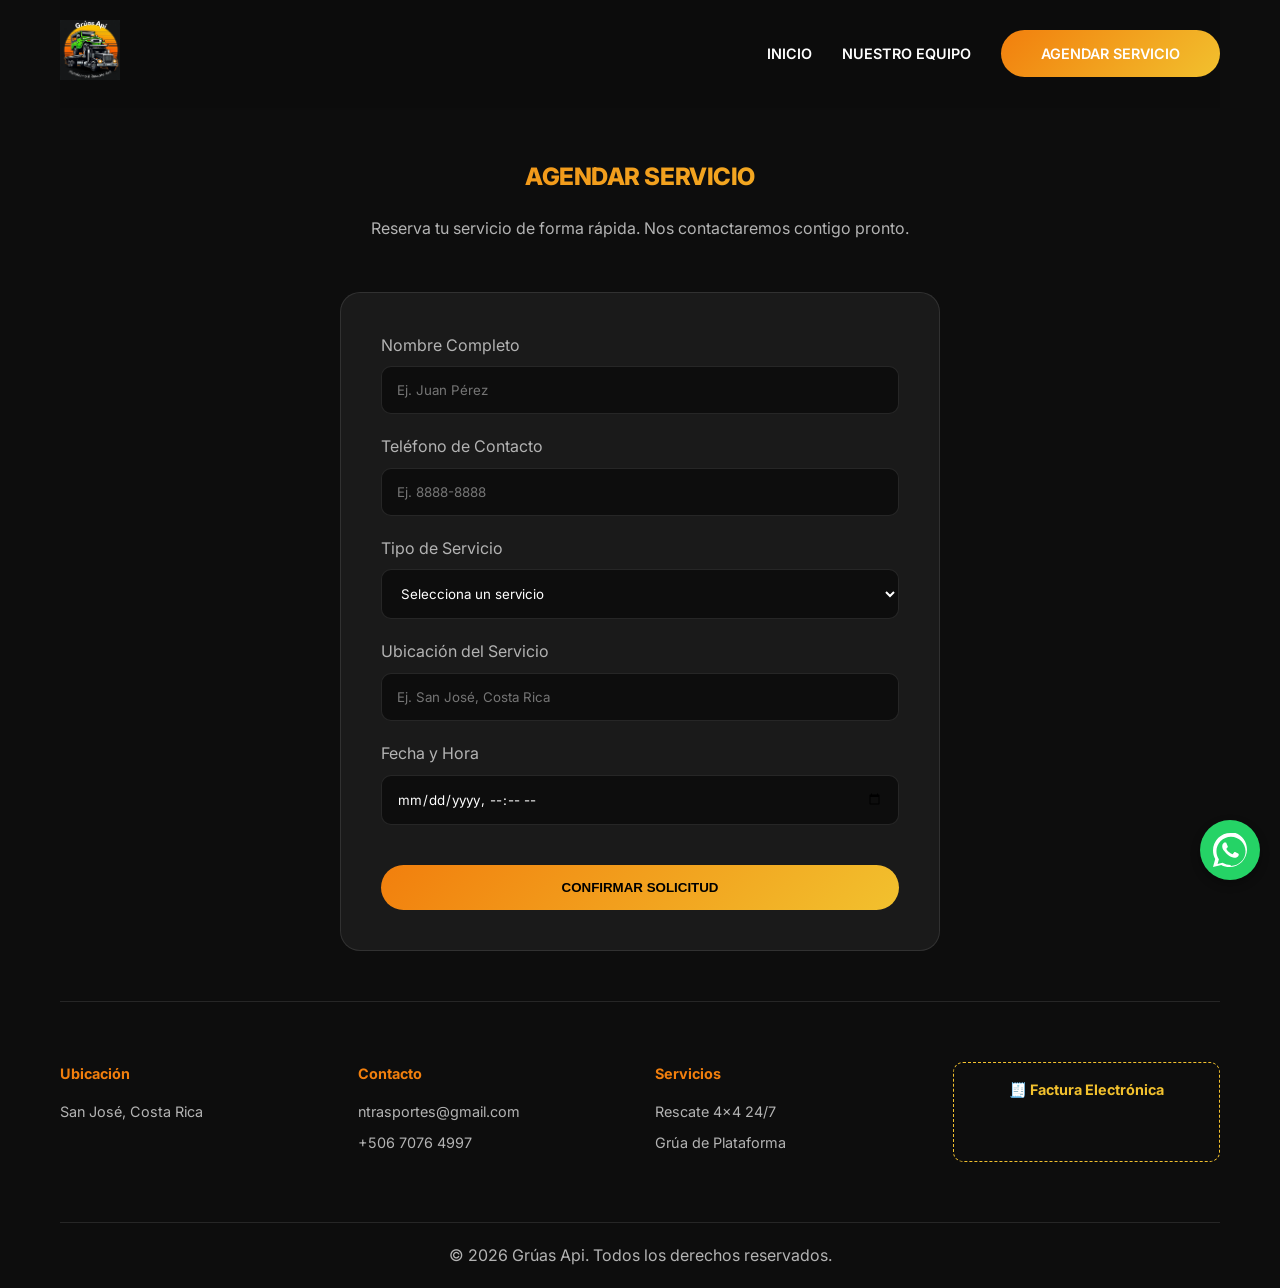
==== agendar.html @ 71ba909e "Initial commit" ====
<!DOCTYPE html>
<html lang="es">
<head>
    <meta charset="UTF-8">
    <meta name="viewport" content="width=device-width, initial-scale=1.0">
    <title>Agendar Servicio | Grúas Api</title>
    <link rel="stylesheet" href="style.css">
    <link href="https://fonts.googleapis.com/css2?family=Inter:wght@400;600;800&display=swap" rel="stylesheet">
</head>
<body>
    <header>
        <div class="container">
            <nav>
                <div class="logo">
                    <img src="Imagenes. API Grúas/Grúas Api.png" alt="Grúas Api Logo">
                </div>
                <ul class="nav-links">
                    <li><a href="index.html">Inicio</a></li>
                    <li><a href="equipo.html">Nuestro Equipo</a></li>
                    <li><a href="agendar.html" class="btn btn-primary">Agendar Servicio</a></li>
                </ul>
            </nav>
        </div>
    </header>

    <main>
        <section class="container" style="padding-top: 50px;">
            <h1 class="gradient-text" style="text-align: center; margin-bottom: 20px;">Agendar Servicio</h1>
            <p style="text-align: center; color: var(--text-secondary); margin-bottom: 50px;">Reserva tu servicio de forma rápida. Nos contactaremos contigo pronto.</p>

            <div class="form-container">
                <form id="scheduleForm">
                    <div class="form-group">
                        <label for="nombre">Nombre Completo</label>
                        <input type="text" id="nombre" name="nombre" placeholder="Ej. Juan Pérez" required>
                    </div>
                    <div class="form-group">
                        <label for="telefono">Teléfono de Contacto</label>
                        <input type="tel" id="telefono" name="telefono" placeholder="Ej. 8888-8888" required>
                    </div>
                    <div class="form-group">
                        <label for="servicio">Tipo de Servicio</label>
                        <select id="servicio" name="servicio" required>
                            <option value="" disabled selected>Selecciona un servicio</option>
                            <option value="plataforma">Grúa de Plataforma</option>
                            <option value="rescate">Rescate 4x4</option>
                            <option value="otro">Asistencia General</option>
                        </select>
                    </div>
                    <div class="form-group">
                        <label for="ubicacion">Ubicación del Servicio</label>
                        <input type="text" id="ubicacion" name="ubicacion" placeholder="Ej. San José, Costa Rica" required>
                    </div>
                    <div class="form-group">
                        <label for="fecha">Fecha y Hora</label>
                        <input type="datetime-local" id="fecha" name="fecha" required>
                    </div>
                    <button type="submit" class="btn btn-primary" style="width: 100%; margin-top: 20px;">Confirmar Solicitud</button>
                </form>
                <div id="responseMessage" style="margin-top: 20px; text-align: center; display: none;">
                    <p style="color: var(--accent-yellow);">¡Solicitud enviada con éxito! Nos comunicaremos contigo en breve.</p>
                </div>
            </div>
        </section>
    </main>

    <footer>
        <div class="container">
            <div class="footer-contact">
                <div class="footer-info">
                    <h4>Ubicación</h4>
                    <p>San José, Costa Rica</p>
                </div>
                <div class="footer-info">
                    <h4>Contacto</h4>
                    <a href="mailto:ntrasportes@gmail.com">ntrasportes@gmail.com</a>
                    <a href="https://wa.me/50670764997">+506 7076 4997</a>
                </div>
                <div class="footer-info">
                    <h4>Servicios</h4>
                    <p>Rescate 4x4 24/7</p>
                    <p>Grúa de Plataforma</p>
                </div>
                <div class="footer-info" style="border: 1px dashed var(--accent-yellow); padding: 15px; border-radius: 10px; text-align: center;">
                    <p style="color: var(--accent-yellow); font-weight: 700; margin: 0;">🧾 Factura Electrónica</p>
                </div>
            </div>
            <div style="text-align: center; color: var(--text-secondary); padding: 20px 0; border-top: 1px solid var(--glass-border);">
                <p>&copy; 2026 Grúas Api. Todos los derechos reservados.</p>
            </div>
        </div>
    </footer>

    <!-- Floating WhatsApp -->
    <a href="https://wa.me/50670764997" class="whatsapp-float" target="_blank">
        <svg viewBox="0 0 32 32" class="whatsapp-icon" fill="currentColor">
            <path d="M16 0c-8.837 0-16 7.163-16 16 0 2.825 0.733 5.476 2.016 7.787l-2.016 7.356 7.531-1.976c2.251 1.201 4.821 1.889 7.548 1.889 8.837 0 16-7.163 16-16s-7.163-16-16-16zM16 29.32c-2.483 0-4.819-0.655-6.837-1.802l-0.489-0.281-4.484 1.176 1.2-4.381-0.309-0.491c-1.231-1.956-1.944-4.275-1.944-6.757 0-7.345 5.975-13.32 13.32-13.32s13.32 5.975 13.32 13.32c0 7.345-5.975 13.32-13.32 13.32zM22.78 18.682c-0.371-0.185-2.193-1.082-2.535-1.206-0.341-0.124-0.59-0.185-0.838 0.185s-0.963 1.206-1.18 1.455c-0.217 0.248-0.434 0.279-0.806 0.093-0.371-0.185-1.569-0.579-2.986-1.844-1.103-0.983-1.847-2.198-2.063-2.57-0.217-0.372-0.023-0.572 0.162-0.756 0.167-0.165 0.371-0.434 0.557-0.651 0.186-0.217 0.248-0.372 0.372-0.62 0.124-0.248 0.062-0.465-0.031-0.651-0.093-0.185-0.838-2.016-1.149-2.768-0.302-0.732-0.611-0.633-0.838-0.645-0.217-0.011-0.465-0.013-0.713-0.013s-0.651 0.093-0.992 0.465c-0.341 0.372-1.302 1.272-1.302 3.102s1.334 3.6 1.519 3.849c0.185 0.248 2.625 4.009 6.357 5.613 0.888 0.382 1.581 0.61 2.122 0.781 0.891 0.283 1.703 0.243 2.345 0.147 0.715-0.107 2.193-0.898 2.503-1.767 0.311-0.868 0.311-1.612 0.217-1.767-0.093-0.155-0.341-0.248-0.713-0.434z"></path>
        </svg>
    </a>

    <script src="script.js"></script>
</body>
</html>
---- style.css ----
:root {
  --bg-color: #0d0d0d;
  --card-bg: #1a1a1a;
  --accent-orange: #f27f0d;
  --accent-yellow: #f2c12e;
  --text-primary: #ffffff;
  --text-secondary: #b3b3b3;
  --glass: rgba(255, 255, 255, 0.05);
  --glass-border: rgba(255, 255, 255, 0.1);
  --transition: all 0.3s ease;
}

* {
  margin: 0;
  padding: 0;
  box-sizing: border-box;
}

body {
  background-color: var(--bg-color);
  color: var(--text-primary);
  font-family:
    "Inter",
    -apple-system,
    sans-serif;
  line-height: 1.6;
  overflow-x: hidden;
}

/* Typography */
h1,
h2,
h3 {
  font-weight: 800;
  text-transform: uppercase;
  letter-spacing: -0.02em;
}

.gradient-text {
  background: linear-gradient(
    135deg,
    var(--accent-orange),
    var(--accent-yellow)
  );
  -webkit-background-clip: text;
  background-clip: text;
  -webkit-text-fill-color: transparent;
}

/* Layout */
.container {
  max-width: 1200px;
  margin: 0 auto;
  padding: 0 20px;
}

/* Navigation */
nav {
  display: flex;
  justify-content: space-between;
  align-items: center;
  padding: 20px 0;
  position: sticky;
  top: 0;
  z-index: 100;
  background: rgba(13, 13, 13, 0.8);
  backdrop-filter: blur(10px);
}

.logo img {
  height: 60px;
}

.nav-links {
  display: flex;
  gap: 30px;
  list-style: none;
}

.nav-links a {
  color: var(--text-primary);
  text-decoration: none;
  font-weight: 600;
  font-size: 0.9rem;
  text-transform: uppercase;
  transition: var(--transition);
}

.nav-links a:hover {
  color: var(--accent-orange);
}

/* Hero Section */
.hero {
  height: 90vh;
  display: flex;
  flex-direction: column;
  justify-content: center;
  align-items: center;
  text-align: center;
  background: 
    linear-gradient(rgba(13, 13, 13, 0.8), rgba(13, 13, 13, 0.6)),
    url('assets/hero-bg.png');
  background-size: cover;
  background-position: center;
  background-attachment: fixed;
}

.hero h1 {
  font-size: 4.5rem;
  margin-bottom: 20px;
  line-height: 1;
}

.hero p {
  font-size: 1.25rem;
  color: var(--text-secondary);
  max-width: 600px;
  margin-bottom: 40px;
}

.btn {
  padding: 15px 40px;
  border-radius: 50px;
  font-weight: 700;
  text-transform: uppercase;
  text-decoration: none;
  transition: var(--transition);
  border: none;
  cursor: pointer;
}

.btn-primary {
  background: linear-gradient(
    135deg,
    var(--accent-orange),
    var(--accent-yellow)
  );
  color: #000;
}

.btn-primary:hover {
  transform: scale(1.05);
  box-shadow: 0 0 20px rgba(242, 127, 13, 0.4);
}

/* Sections */
section {
  padding: 100px 0;
}

.section-title {
  font-size: 2.5rem;
  margin-bottom: 50px;
  text-align: center;
}

/* Cards */
.grid {
  display: grid;
  grid-template-columns: repeat(auto-fit, minmax(300px, 1fr));
  gap: 30px;
}

.card {
  background: var(--card-bg);
  border: 1px solid var(--glass-border);
  border-radius: 20px;
  padding: 30px;
  transition: var(--transition);
}

.card:hover {
  border-color: var(--accent-orange);
  transform: translateY(-10px);
}

.card h3 {
  margin-bottom: 15px;
  color: var(--accent-orange);
}

/* Forms */
.form-container {
  max-width: 600px;
  margin: 0 auto;
  background: var(--card-bg);
  padding: 40px;
  border-radius: 20px;
  border: 1px solid var(--glass-border);
}

.form-group {
  margin-bottom: 20px;
}

.form-group label {
  display: block;
  margin-bottom: 8px;
  color: var(--text-secondary);
}

input,
select {
  width: 100%;
  padding: 15px;
  background: var(--bg-color);
  border: 1px solid var(--glass-border);
  border-radius: 10px;
  color: #fff;
  font-family: inherit;
}

input:focus,
select:focus {
  outline: none;
  border-color: var(--accent-orange);
}

/* Responsive */
@media (max-width: 768px) {
  .hero h1 {
    font-size: 2.5rem;
  }
  .nav-links {
    display: none;
  }
}

/* Floating WhatsApp Button */
.whatsapp-float {
  position: fixed;
  bottom: 20px;
  right: 20px;
  background-color: #25d366;
  color: #fff;
  width: 60px;
  height: 60px;
  border-radius: 50%;
  display: flex;
  justify-content: center;
  align-items: center;
  font-size: 30px;
  box-shadow: 0 4px 10px rgba(0, 0, 0, 0.3);
  z-index: 1000;
  text-decoration: none;
  transition: transform 0.3s ease;
}

.whatsapp-float:hover {
  transform: scale(1.1);
}

.whatsapp-icon {
  width: 35px;
  height: 35px;
}

/* Enhanced Footer */
.footer-contact {
  display: grid;
  grid-template-columns: repeat(auto-fit, minmax(200px, 1fr));
  gap: 30px;
  padding: 60px 0;
  border-top: 1px solid var(--glass-border);
  margin-top: 50px;
}

.footer-info h4 {
  color: var(--accent-orange);
  margin-bottom: 15px;
  font-size: 0.9rem;
}

.footer-info p, .footer-info a {
  color: var(--text-secondary);
  text-decoration: none;
  font-size: 0.9rem;
  margin-bottom: 8px;
  display: block;
}

.footer-info a:hover {
  color: var(--accent-orange);
}
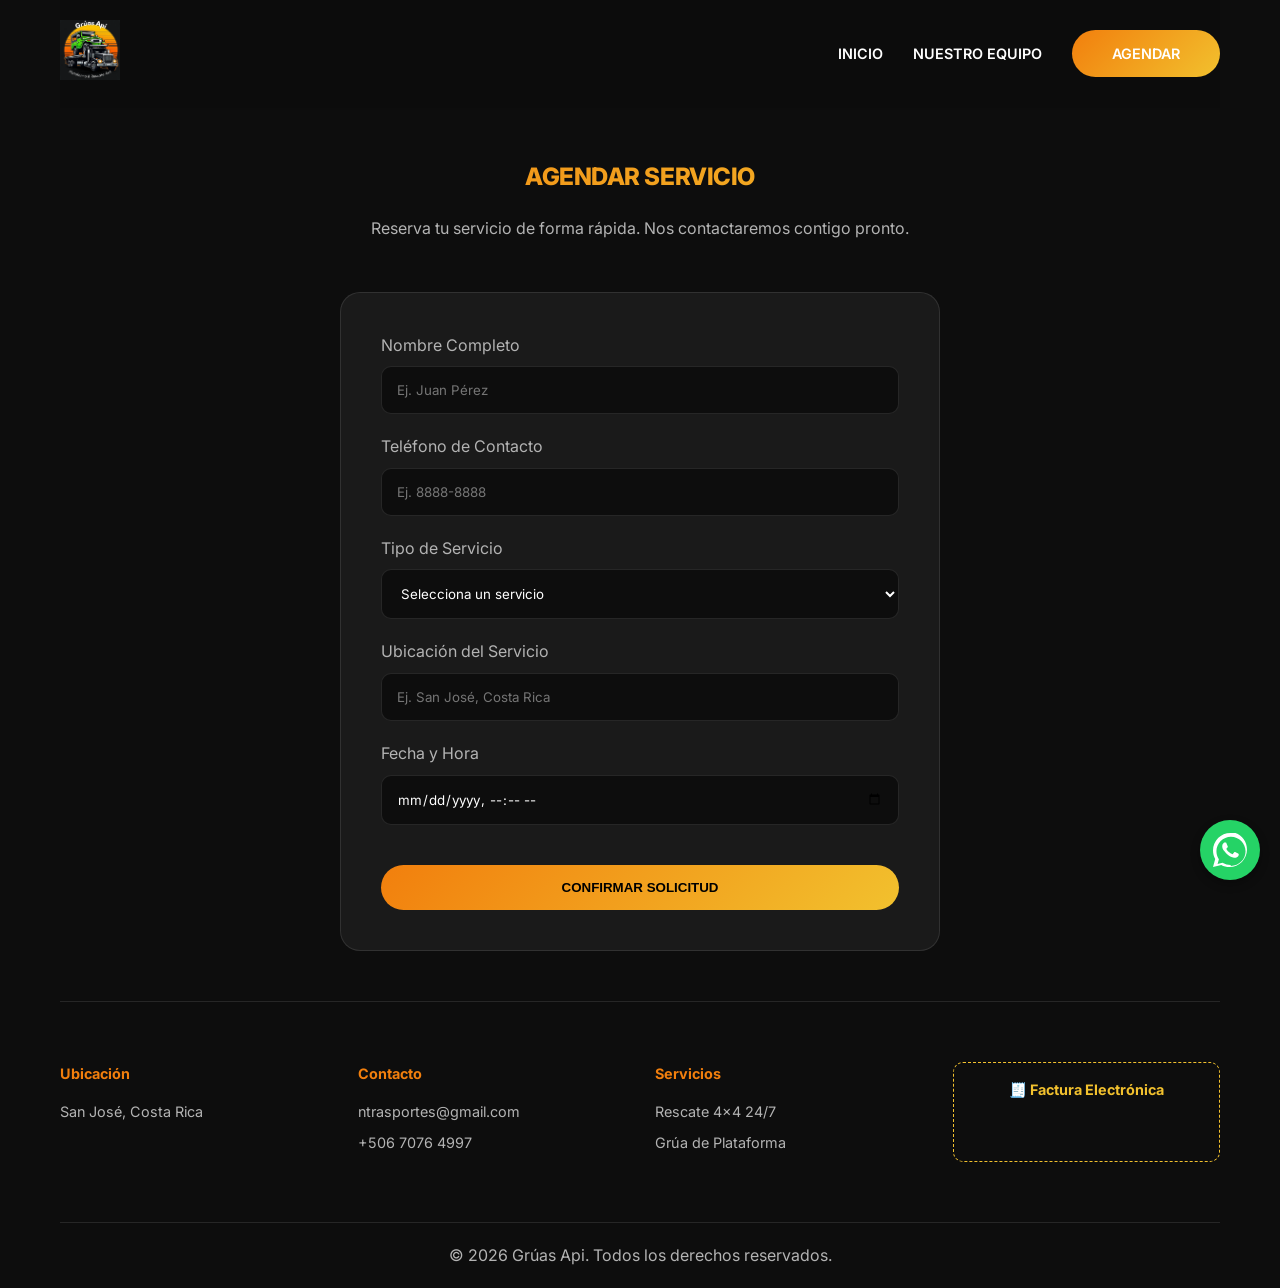
==== commit 3a1ba910: "Mejoras de navegación móvil y botones profesionales" ====
--- a/agendar.html
+++ b/agendar.html
@@ -14,11 +14,14 @@
                 <div class="logo">
                     <img src="Imagenes. API Grúas/Grúas Api.png" alt="Grúas Api Logo">
                 </div>
-                <ul class="nav-links">
+                <ul class="nav-links" id="navLinks">
                     <li><a href="index.html">Inicio</a></li>
                     <li><a href="equipo.html">Nuestro Equipo</a></li>
-                    <li><a href="agendar.html" class="btn btn-primary">Agendar Servicio</a></li>
+                    <li><a href="agendar.html" class="btn btn-primary">Agendar</a></li>
                 </ul>
+                <div class="menu-toggle" id="menuToggle">
+                    &#9776;
+                </div>
             </nav>
         </div>
     </header>
--- a/style.css
+++ b/style.css
@@ -219,12 +219,92 @@
 
 /* Responsive */
 @media (max-width: 768px) {
+  .menu-toggle {
+    display: block;
+    cursor: pointer;
+    font-size: 1.5rem;
+    color: var(--text-primary);
+    z-index: 101;
+  }
+
+  .nav-links {
+    position: fixed;
+    top: 0;
+    right: -100%;
+    height: 100vh;
+    width: 70%;
+    background: var(--card-bg);
+    flex-direction: column;
+    justify-content: center;
+    align-items: center;
+    transition: 0.4s ease;
+    box-shadow: -10px 0 30px rgba(0, 0, 0, 0.5);
+    z-index: 100;
+  }
+
+  .nav-links.active {
+    right: 0;
+  }
+
+  .nav-links li {
+    margin: 20px 0;
+  }
+
+  .nav-links a {
+    font-size: 1.2rem;
+  }
+
+  .nav-links .btn {
+    padding: 10px 30px;
+    width: auto;
+  }
+
   .hero h1 {
-    font-size: 2.5rem;
-  }
-  .nav-links {
-    display: none;
-  }
+    font-size: 2.8rem;
+  }
+
+  .hero h2 {
+    font-size: 3rem !important;
+  }
+
+  .hero p {
+    font-size: 1.1rem;
+    padding: 0 10px;
+  }
+
+  .hero-btns {
+    display: flex;
+    flex-direction: column;
+    gap: 15px;
+    width: 100%;
+    max-width: 300px;
+  }
+
+  .hero-btns .btn {
+    margin-left: 0 !important;
+    width: 100%;
+    padding: 18px 20px;
+  }
+
+  .section-title {
+    font-size: 2rem;
+  }
+}
+
+.menu-toggle {
+  display: none;
+}
+
+.btn-secondary {
+  border: 1px solid var(--accent-orange);
+  color: #fff;
+  background: rgba(242, 127, 13, 0.1);
+  backdrop-filter: blur(5px);
+}
+
+.btn-secondary:hover {
+  background: var(--accent-orange);
+  color: #000;
 }
 
 /* Floating WhatsApp Button */
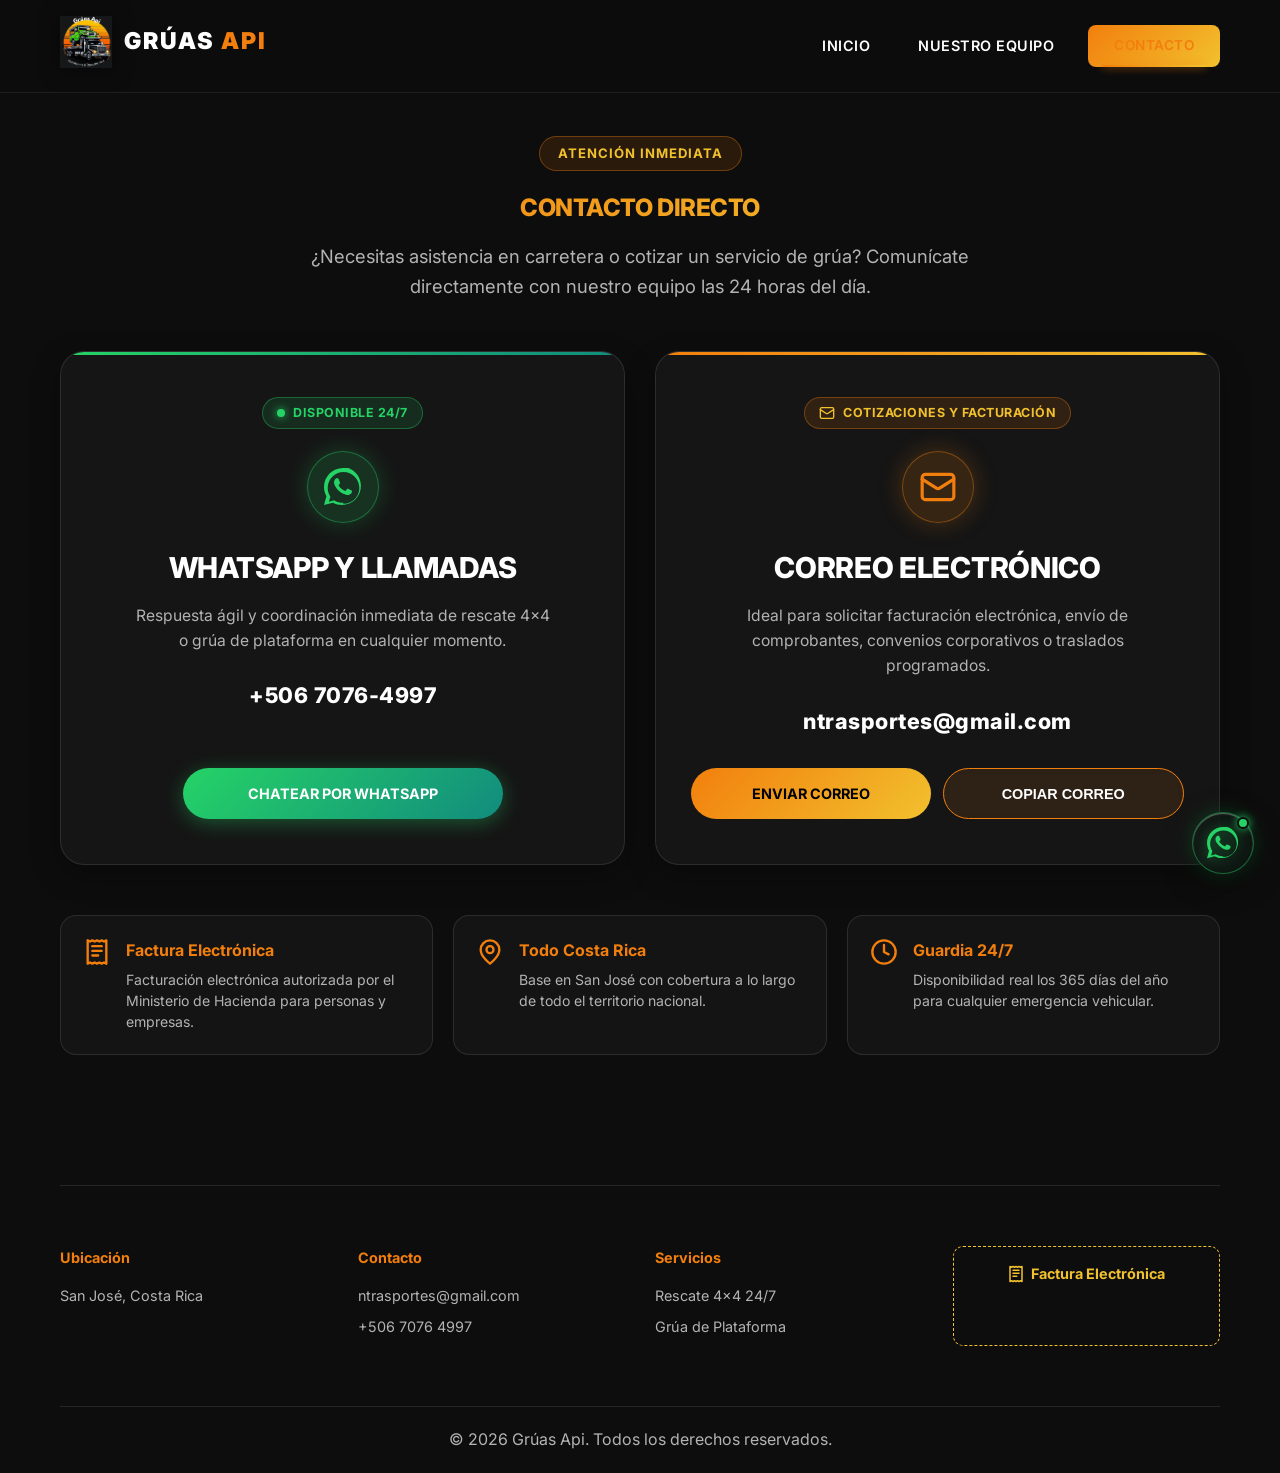
==== commit 3b209d9a: "feat: navbar fija al hacer scroll con branding Gruas Api, nuevo diseno de contacto directo, boton wh" ====
--- a/agendar.html
+++ b/agendar.html
@@ -3,8 +3,39 @@
 <head>
     <meta charset="UTF-8">
     <meta name="viewport" content="width=device-width, initial-scale=1.0">
-    <title>Agendar Servicio | Grúas Api</title>
-    <link rel="stylesheet" href="style.css">
+    <title>Contacto Directo | Grúas Api Costa Rica</title>
+
+    <!-- Favicon -->
+    <link rel="icon" type="image/png" href="Imagenes. API Grúas/tow-truck.png" />
+    <link rel="apple-touch-icon" href="Imagenes. API Grúas/tow-truck.png" />
+
+    <!-- SEO -->
+    <meta name="description" content="Agendá tu servicio de grúa en Costa Rica de forma rápida y sencilla. Grúa de plataforma, rescate 4x4 y asistencia vial 24/7. Atendemos San José y todo el país." />
+    <meta name="keywords" content="agendar grúa Costa Rica, solicitar grúa San José, rescate vehicular CR, remolque plataforma 24 horas, asistencia vial Costa Rica" />
+    <meta name="author" content="Grúas Api" />
+    <meta name="robots" content="index, follow" />
+    <meta name="geo.region" content="CR-SJ" />
+    <meta name="geo.placename" content="San José, Costa Rica" />
+    <link rel="canonical" href="https://gruasapi.com/agendar.html" />
+
+    <!-- Open Graph -->
+    <meta property="og:type" content="website" />
+    <meta property="og:title" content="Agendar Servicio de Grúa | Grúas Api Costa Rica" />
+    <meta property="og:description" content="Reservá tu servicio de grúa 24/7 en Costa Rica. Grúa de plataforma, rescate 4x4 y asistencia vial profesional." />
+    <meta property="og:image" content="https://gruasapi.com/Imagenes. API Grúas/Grúas Api.png" />
+    <meta property="og:url" content="https://gruasapi.com/agendar.html" />
+    <meta property="og:locale" content="es_CR" />
+    <meta property="og:site_name" content="Grúas Api" />
+
+    <!-- Twitter Card -->
+    <meta name="twitter:card" content="summary_large_image" />
+    <meta name="twitter:title" content="Agendar Servicio de Grúa | Grúas Api Costa Rica" />
+    <meta name="twitter:description" content="Reservá tu servicio de grúa 24/7 en Costa Rica. Atención rápida y profesional." />
+    <meta name="twitter:image" content="https://gruasapi.com/Imagenes. API Grúas/Grúas Api.png" />
+
+    <meta name="theme-color" content="#f27f0d" />
+
+    <link rel="stylesheet" href="style.css?v=2.0">
     <link href="https://fonts.googleapis.com/css2?family=Inter:wght@400;600;800&display=swap" rel="stylesheet">
 </head>
 <body>
@@ -12,56 +43,132 @@
         <div class="container">
             <nav>
                 <div class="logo">
-                    <img src="Imagenes. API Grúas/Grúas Api.png" alt="Grúas Api Logo">
+                    <a href="index.html" class="logo-link">
+                        <img src="Imagenes. API Grúas/Grúas Api.png" alt="Grúas Api Logo">
+                        <span class="logo-text">Grúas <span class="logo-highlight">Api</span></span>
+                    </a>
                 </div>
                 <ul class="nav-links" id="navLinks">
                     <li><a href="index.html">Inicio</a></li>
                     <li><a href="equipo.html">Nuestro Equipo</a></li>
-                    <li><a href="agendar.html" class="btn btn-primary">Agendar</a></li>
+                    <li><a href="agendar.html" class="btn btn-primary active">Contacto</a></li>
                 </ul>
-                <div class="menu-toggle" id="menuToggle">
-                    &#9776;
-                </div>
+                <button class="menu-toggle" id="menuToggle" aria-label="Abrir menú" aria-expanded="false">
+                    <span></span>
+                    <span></span>
+                    <span></span>
+                </button>
             </nav>
         </div>
     </header>
 
     <main>
-        <section class="container" style="padding-top: 50px;">
-            <h1 class="gradient-text" style="text-align: center; margin-bottom: 20px;">Agendar Servicio</h1>
-            <p style="text-align: center; color: var(--text-secondary); margin-bottom: 50px;">Reserva tu servicio de forma rápida. Nos contactaremos contigo pronto.</p>
-
-            <div class="form-container">
-                <form id="scheduleForm">
-                    <div class="form-group">
-                        <label for="nombre">Nombre Completo</label>
-                        <input type="text" id="nombre" name="nombre" placeholder="Ej. Juan Pérez" required>
-                    </div>
-                    <div class="form-group">
-                        <label for="telefono">Teléfono de Contacto</label>
-                        <input type="tel" id="telefono" name="telefono" placeholder="Ej. 8888-8888" required>
-                    </div>
-                    <div class="form-group">
-                        <label for="servicio">Tipo de Servicio</label>
-                        <select id="servicio" name="servicio" required>
-                            <option value="" disabled selected>Selecciona un servicio</option>
-                            <option value="plataforma">Grúa de Plataforma</option>
-                            <option value="rescate">Rescate 4x4</option>
-                            <option value="otro">Asistencia General</option>
-                        </select>
-                    </div>
-                    <div class="form-group">
-                        <label for="ubicacion">Ubicación del Servicio</label>
-                        <input type="text" id="ubicacion" name="ubicacion" placeholder="Ej. San José, Costa Rica" required>
-                    </div>
-                    <div class="form-group">
-                        <label for="fecha">Fecha y Hora</label>
-                        <input type="datetime-local" id="fecha" name="fecha" required>
-                    </div>
-                    <button type="submit" class="btn btn-primary" style="width: 100%; margin-top: 20px;">Confirmar Solicitud</button>
-                </form>
-                <div id="responseMessage" style="margin-top: 20px; text-align: center; display: none;">
-                    <p style="color: var(--accent-yellow);">¡Solicitud enviada con éxito! Nos comunicaremos contigo en breve.</p>
+        <section class="container contact-section">
+            <div class="contact-header">
+                <span class="contact-pill-badge">Atención Inmediata</span>
+                <h1 class="gradient-text">Contacto Directo</h1>
+                <p class="contact-subtitle">
+                    ¿Necesitas asistencia en carretera o cotizar un servicio de grúa? Comunícate directamente con nuestro equipo las 24 horas del día.
+                </p>
+            </div>
+
+            <div class="contact-grid">
+                <!-- Tarjeta de WhatsApp -->
+                <div class="contact-card contact-card-whatsapp">
+                    <div class="contact-card-badge status-online">
+                        <span class="status-dot"></span> Disponible 24/7
+                    </div>
+                    <div class="contact-icon-wrapper whatsapp-glow">
+                        <svg viewBox="0 0 32 32" width="36" height="36" style="width: 36px; height: 36px; max-width: 36px; max-height: 36px;" class="contact-icon" fill="currentColor">
+                            <path d="M16 0c-8.837 0-16 7.163-16 16 0 2.825 0.733 5.476 2.016 7.787l-2.016 7.356 7.531-1.976c2.251 1.201 4.821 1.889 7.548 1.889 8.837 0 16-7.163 16-16s-7.163-16-16-16zM16 29.32c-2.483 0-4.819-0.655-6.837-1.802l-0.489-0.281-4.484 1.176 1.2-4.381-0.309-0.491c-1.231-1.956-1.944-4.275-1.944-6.757 0-7.345 5.975-13.32 13.32-13.32s13.32 5.975 13.32 13.32c0 7.345-5.975 13.32-13.32 13.32zM22.78 18.682c-0.371-0.185-2.193-1.082-2.535-1.206-0.341-0.124-0.59-0.185-0.838 0.185s-0.963 1.206-1.18 1.455c-0.217 0.248-0.434 0.279-0.806 0.093-0.371-0.185-1.569-0.579-2.986-1.844-1.103-0.983-1.847-2.198-2.063-2.57-0.217-0.372-0.023-0.572 0.162-0.756 0.167-0.165 0.371-0.434 0.557-0.651 0.186-0.217 0.248-0.372 0.372-0.62 0.124-0.248 0.062-0.465-0.031-0.651-0.093-0.185-0.838-2.016-1.149-2.768-0.302-0.732-0.611-0.633-0.838-0.645-0.217-0.011-0.465-0.013-0.713-0.013s-0.651 0.093-0.992 0.465c-0.341 0.372-1.302 1.272-1.302 3.102s1.334 3.6 1.519 3.849c0.185 0.248 2.625 4.009 6.357 5.613 0.888 0.382 1.581 0.61 2.122 0.781 0.891 0.283 1.703 0.243 2.345 0.147 0.715-0.107 2.193-0.898 2.503-1.767 0.311-0.868 0.311-1.612 0.217-1.767-0.093-0.155-0.341-0.248-0.713-0.434z"></path>
+                        </svg>
+                    </div>
+                    <h2>WhatsApp y Llamadas</h2>
+                    <p class="contact-desc">
+                        Respuesta ágil y coordinación inmediata de rescate 4x4 o grúa de plataforma en cualquier momento.
+                    </p>
+                    <div class="contact-highlight-value">
+                        <a href="https://wa.me/50670764997" target="_blank" rel="noopener noreferrer">+506 7076-4997</a>
+                    </div>
+                    <div class="contact-actions">
+                        <a href="https://wa.me/50670764997?text=Hola,%20necesito%20asistencia%20de%20gr%C3%BAa" target="_blank" rel="noopener noreferrer" class="btn btn-whatsapp-direct">
+                            Chatear por WhatsApp
+                        </a>
+                    </div>
+                </div>
+
+                <!-- Tarjeta Grande de Correo Electrónico -->
+                <div class="contact-card contact-card-email">
+                    <div class="contact-card-badge email-badge">
+                        <svg viewBox="0 0 24 24" width="16" height="16" fill="none" stroke="currentColor" stroke-width="2" stroke-linecap="round" stroke-linejoin="round">
+                            <rect width="20" height="16" x="2" y="4" rx="2"></rect>
+                            <path d="m22 7-8.97 5.7a1.94 1.94 0 0 1-2.06 0L2 7"></path>
+                        </svg>
+                        Cotizaciones y Facturación
+                    </div>
+                    <div class="contact-icon-wrapper email-glow">
+                        <svg viewBox="0 0 24 24" width="36" height="36" style="width: 36px; height: 36px; max-width: 36px; max-height: 36px;" class="contact-icon" fill="none" stroke="currentColor" stroke-width="2" stroke-linecap="round" stroke-linejoin="round">
+                            <rect width="20" height="16" x="2" y="4" rx="2"></rect>
+                            <path d="m22 7-8.97 5.7a1.94 1.94 0 0 1-2.06 0L2 7"></path>
+                        </svg>
+                    </div>
+                    <h2>Correo Electrónico</h2>
+                    <p class="contact-desc">
+                        Ideal para solicitar facturación electrónica, envío de comprobantes, convenios corporativos o traslados programados.
+                    </p>
+                    <div class="contact-highlight-value">
+                        <a href="mailto:ntrasportes@gmail.com">ntrasportes@gmail.com</a>
+                    </div>
+                    <div class="contact-actions contact-email-actions">
+                        <a href="mailto:ntrasportes@gmail.com?subject=Consulta%20Servicio%20de%20Gr%C3%BAas%20Api" class="btn btn-primary">
+                            Enviar Correo
+                        </a>
+                        <button type="button" class="btn btn-secondary" id="copyEmailBtn" data-email="ntrasportes@gmail.com">
+                            <span id="copyEmailText">Copiar Correo</span>
+                        </button>
+                    </div>
+                </div>
+            </div>
+
+            <!-- Tira de Beneficios / Facturación -->
+            <div class="contact-features-strip">
+                <div class="contact-feature-item">
+                    <span class="feature-icon">
+                        <svg viewBox="0 0 24 24" width="28" height="28" fill="none" stroke="var(--accent-orange)" stroke-width="2" stroke-linecap="round" stroke-linejoin="round">
+                            <path d="M4 2v20l2-1 2 1 2-1 2 1 2-1 2 1 2-1 2 1V2l-2 1-2-1-2 1-2-1-2 1-2-1-2 1Z"/>
+                            <path d="M8 7h8"/>
+                            <path d="M8 11h8"/>
+                            <path d="M8 15h5"/>
+                        </svg>
+                    </span>
+                    <div>
+                        <h4>Factura Electrónica</h4>
+                        <p>Facturación electrónica autorizada por el Ministerio de Hacienda para personas y empresas.</p>
+                    </div>
+                </div>
+                <div class="contact-feature-item">
+                    <span class="feature-icon">
+                        <svg viewBox="0 0 24 24" width="28" height="28" fill="none" stroke="var(--accent-orange)" stroke-width="2" stroke-linecap="round" stroke-linejoin="round">
+                            <path d="M20 10c0 6-8 12-8 12s-8-6-8-12a8 8 0 0 1 16 0Z"/>
+                            <circle cx="12" cy="10" r="3"/>
+                        </svg>
+                    </span>
+                    <div>
+                        <h4>Todo Costa Rica</h4>
+                        <p>Base en San José con cobertura a lo largo de todo el territorio nacional.</p>
+                    </div>
+                </div>
+                <div class="contact-feature-item">
+                    <span class="feature-icon">
+                        <svg viewBox="0 0 24 24" width="28" height="28" fill="none" stroke="var(--accent-orange)" stroke-width="2" stroke-linecap="round" stroke-linejoin="round">
+                            <circle cx="12" cy="12" r="10"/>
+                            <polyline points="12 6 12 12 16 14"/>
+                        </svg>
+                    </span>
+                    <div>
+                        <h4>Guardia 24/7</h4>
+                        <p>Disponibilidad real los 365 días del año para cualquier emergencia vehicular.</p>
+                    </div>
                 </div>
             </div>
         </section>
@@ -85,7 +192,15 @@
                     <p>Grúa de Plataforma</p>
                 </div>
                 <div class="footer-info" style="border: 1px dashed var(--accent-yellow); padding: 15px; border-radius: 10px; text-align: center;">
-                    <p style="color: var(--accent-yellow); font-weight: 700; margin: 0;">🧾 Factura Electrónica</p>
+                    <p style="color: var(--accent-yellow); font-weight: 700; margin: 0; display: inline-flex; align-items: center; justify-content: center; gap: 6px;">
+                        <svg viewBox="0 0 24 24" width="18" height="18" fill="none" stroke="currentColor" stroke-width="2" stroke-linecap="round" stroke-linejoin="round">
+                            <path d="M4 2v20l2-1 2 1 2-1 2 1 2-1 2 1 2-1 2 1V2l-2 1-2-1-2 1-2-1-2 1-2-1-2 1Z"/>
+                            <path d="M8 7h8"/>
+                            <path d="M8 11h8"/>
+                            <path d="M8 15h5"/>
+                        </svg>
+                        Factura Electrónica
+                    </p>
                 </div>
             </div>
             <div style="text-align: center; color: var(--text-secondary); padding: 20px 0; border-top: 1px solid var(--glass-border);">
@@ -95,12 +210,15 @@
     </footer>
 
     <!-- Floating WhatsApp -->
-    <a href="https://wa.me/50670764997" class="whatsapp-float" target="_blank">
+    <a href="https://wa.me/50670764997" class="whatsapp-float" target="_blank" rel="noopener noreferrer" aria-label="Escríbenos por WhatsApp 24/7">
+        <span class="whatsapp-pulse"></span>
+        <span class="whatsapp-badge"></span>
         <svg viewBox="0 0 32 32" class="whatsapp-icon" fill="currentColor">
             <path d="M16 0c-8.837 0-16 7.163-16 16 0 2.825 0.733 5.476 2.016 7.787l-2.016 7.356 7.531-1.976c2.251 1.201 4.821 1.889 7.548 1.889 8.837 0 16-7.163 16-16s-7.163-16-16-16zM16 29.32c-2.483 0-4.819-0.655-6.837-1.802l-0.489-0.281-4.484 1.176 1.2-4.381-0.309-0.491c-1.231-1.956-1.944-4.275-1.944-6.757 0-7.345 5.975-13.32 13.32-13.32s13.32 5.975 13.32 13.32c0 7.345-5.975 13.32-13.32 13.32zM22.78 18.682c-0.371-0.185-2.193-1.082-2.535-1.206-0.341-0.124-0.59-0.185-0.838 0.185s-0.963 1.206-1.18 1.455c-0.217 0.248-0.434 0.279-0.806 0.093-0.371-0.185-1.569-0.579-2.986-1.844-1.103-0.983-1.847-2.198-2.063-2.57-0.217-0.372-0.023-0.572 0.162-0.756 0.167-0.165 0.371-0.434 0.557-0.651 0.186-0.217 0.248-0.372 0.372-0.62 0.124-0.248 0.062-0.465-0.031-0.651-0.093-0.185-0.838-2.016-1.149-2.768-0.302-0.732-0.611-0.633-0.838-0.645-0.217-0.011-0.465-0.013-0.713-0.013s-0.651 0.093-0.992 0.465c-0.341 0.372-1.302 1.272-1.302 3.102s1.334 3.6 1.519 3.849c0.185 0.248 2.625 4.009 6.357 5.613 0.888 0.382 1.581 0.61 2.122 0.781 0.891 0.283 1.703 0.243 2.345 0.147 0.715-0.107 2.193-0.898 2.503-1.767 0.311-0.868 0.311-1.612 0.217-1.767-0.093-0.155-0.341-0.248-0.713-0.434z"></path>
         </svg>
+        <span class="whatsapp-tooltip">¿Emergencia? Escríbenos 24/7</span>
     </a>
 
-    <script src="script.js"></script>
+    <script src="script.js?v=2.0"></script>
 </body>
 </html>
--- a/style.css
+++ b/style.css
@@ -16,6 +16,12 @@
   box-sizing: border-box;
 }
 
+html, body {
+  overflow-x: hidden;
+  max-width: 100%;
+  width: 100%;
+}
+
 body {
   background-color: var(--bg-color);
   color: var(--text-primary);
@@ -24,7 +30,6 @@
     -apple-system,
     sans-serif;
   line-height: 1.6;
-  overflow-x: hidden;
 }
 
 /* Typography */
@@ -54,50 +59,142 @@
   padding: 0 20px;
 }
 
-/* Navigation */
+/* Header & Navigation */
+header {
+  position: fixed !important;
+  top: 0 !important;
+  left: 0 !important;
+  width: 100% !important;
+  z-index: 10000 !important;
+  background: rgba(13, 13, 13, 0.85);
+  backdrop-filter: blur(16px);
+  -webkit-backdrop-filter: blur(16px);
+  border-bottom: 1px solid rgba(255, 255, 255, 0.08);
+  transition: all 0.35s cubic-bezier(0.16, 1, 0.3, 1);
+}
+
+body {
+  padding-top: 86px;
+}
+
+header.scrolled {
+  background: rgba(10, 10, 10, 0.95);
+  backdrop-filter: blur(20px);
+  -webkit-backdrop-filter: blur(20px);
+  border-bottom: 1px solid rgba(242, 127, 13, 0.35);
+  box-shadow: 0 10px 30px rgba(0, 0, 0, 0.8);
+}
+
 nav {
   display: flex;
   justify-content: space-between;
   align-items: center;
-  padding: 20px 0;
-  position: sticky;
-  top: 0;
-  z-index: 100;
-  background: rgba(13, 13, 13, 0.8);
-  backdrop-filter: blur(10px);
+  padding: 16px 0;
+  transition: padding 0.35s cubic-bezier(0.16, 1, 0.3, 1);
+}
+
+header.scrolled nav {
+  padding: 10px 0;
+}
+
+.logo-link {
+  display: inline-flex;
+  align-items: center;
+  gap: 12px;
+  text-decoration: none;
 }
 
 .logo img {
-  height: 60px;
+  height: 52px;
+  width: auto;
+  object-fit: contain;
+  transition: height 0.35s cubic-bezier(0.16, 1, 0.3, 1), transform 0.3s ease;
+  filter: drop-shadow(0 2px 10px rgba(0, 0, 0, 0.5));
+}
+
+.logo img:hover {
+  transform: scale(1.04);
+}
+
+.logo-text {
+  font-size: 1.45rem;
+  font-weight: 900;
+  color: #ffffff;
+  text-transform: uppercase;
+  letter-spacing: 2px;
+  white-space: nowrap;
+  font-family: inherit;
+  transition: font-size 0.35s ease;
+}
+
+.logo-highlight {
+  color: var(--accent-orange);
+}
+
+header.scrolled .logo img {
+  height: 44px;
+}
+
+header.scrolled .logo-text {
+  font-size: 1.3rem;
 }
 
 .nav-links {
   display: flex;
-  gap: 30px;
+  align-items: center;
+  gap: 20px;
   list-style: none;
 }
 
 .nav-links a {
+  position: relative;
   color: var(--text-primary);
   text-decoration: none;
   font-weight: 600;
   font-size: 0.9rem;
   text-transform: uppercase;
+  letter-spacing: 0.5px;
+  padding: 8px 14px;
+  border-radius: 8px;
   transition: var(--transition);
 }
 
 .nav-links a:hover {
   color: var(--accent-orange);
+  background: rgba(255, 255, 255, 0.05);
+}
+
+.nav-links a.active {
+  color: var(--accent-orange);
+}
+
+.nav-links a.active::after {
+  content: "";
+  position: absolute;
+  bottom: 0;
+  left: 14px;
+  right: 14px;
+  height: 2px;
+  background: linear-gradient(90deg, var(--accent-orange), var(--accent-yellow));
+  border-radius: 2px;
+  box-shadow: 0 0 8px var(--accent-orange);
+}
+
+.nav-links .btn {
+  padding: 10px 26px;
+  font-size: 0.85rem;
+  letter-spacing: 0.5px;
 }
 
 /* Hero Section */
 .hero {
-  height: 90vh;
+  min-height: calc(100vh - 100px);
   display: flex;
   flex-direction: column;
   justify-content: center;
   align-items: center;
   text-align: center;
+  padding: 60px 0;
   background: 
     linear-gradient(rgba(13, 13, 13, 0.8), rgba(13, 13, 13, 0.6)),
     url('assets/hero-bg.png');
@@ -106,20 +203,57 @@
   background-attachment: fixed;
 }
 
+.hero .container {
+  display: flex;
+  flex-direction: column;
+  align-items: center;
+  justify-content: center;
+  text-align: center;
+  width: 100%;
+}
+
+.hero-subtitle,
+.hero h2 {
+  color: var(--accent-orange);
+  font-size: clamp(2.5rem, 6vw, 4.8rem);
+  font-weight: 900;
+  text-transform: uppercase;
+  letter-spacing: 5px;
+  margin: 0 auto 8px auto;
+  opacity: 0.95;
+  text-align: center;
+  line-height: 1.1;
+}
+
 .hero h1 {
-  font-size: 4.5rem;
-  margin-bottom: 20px;
-  line-height: 1;
+  font-size: clamp(2.2rem, 5.5vw, 4.4rem);
+  margin: 0 auto 20px auto;
+  line-height: 1.15;
+  text-align: center;
 }
 
 .hero p {
-  font-size: 1.25rem;
+  font-size: clamp(1.05rem, 1.8vw, 1.25rem);
   color: var(--text-secondary);
-  max-width: 600px;
-  margin-bottom: 40px;
+  max-width: 650px;
+  margin: 0 auto 35px auto;
+  text-align: center;
+  line-height: 1.6;
+}
+
+.hero-btns {
+  display: flex;
+  justify-content: center;
+  align-items: center;
+  gap: 20px;
+  flex-wrap: wrap;
+  margin: 0 auto;
 }
 
 .btn {
+  display: inline-flex;
+  justify-content: center;
+  align-items: center;
   padding: 15px 40px;
   border-radius: 50px;
   font-weight: 700;
@@ -178,6 +312,281 @@
 .card h3 {
   margin-bottom: 15px;
   color: var(--accent-orange);
+}
+
+/* Contact Section & Cards */
+.contact-section {
+  padding-top: 50px;
+  padding-bottom: 80px;
+}
+
+.contact-header {
+  text-align: center;
+  max-width: 750px;
+  margin: 0 auto 50px auto;
+}
+
+.contact-pill-badge {
+  display: inline-block;
+  padding: 6px 18px;
+  border-radius: 50px;
+  background: rgba(242, 127, 13, 0.12);
+  border: 1px solid rgba(242, 127, 13, 0.35);
+  color: var(--accent-yellow);
+  font-size: 0.82rem;
+  font-weight: 700;
+  text-transform: uppercase;
+  letter-spacing: 1px;
+  margin-bottom: 18px;
+}
+
+.contact-subtitle {
+  color: var(--text-secondary);
+  font-size: 1.15rem;
+  line-height: 1.6;
+  margin-top: 15px;
+}
+
+.contact-grid {
+  display: grid;
+  grid-template-columns: repeat(auto-fit, minmax(340px, 1fr));
+  gap: 30px;
+  margin-bottom: 50px;
+}
+
+.contact-card {
+  background: rgba(26, 26, 26, 0.7);
+  backdrop-filter: blur(16px);
+  -webkit-backdrop-filter: blur(16px);
+  border: 1px solid var(--glass-border);
+  border-radius: 24px;
+  padding: 45px 35px;
+  display: flex;
+  flex-direction: column;
+  align-items: center;
+  text-align: center;
+  position: relative;
+  overflow: hidden;
+  transition: all 0.35s cubic-bezier(0.16, 1, 0.3, 1);
+  box-shadow: 0 10px 30px rgba(0, 0, 0, 0.3);
+}
+
+.contact-card::before {
+  content: "";
+  position: absolute;
+  top: 0;
+  left: 0;
+  right: 0;
+  height: 3px;
+  background: transparent;
+  transition: background 0.3s ease;
+}
+
+.contact-card:hover {
+  transform: translateY(-8px);
+  box-shadow: 0 20px 40px rgba(0, 0, 0, 0.5);
+}
+
+.contact-card-whatsapp:hover {
+  border-color: rgba(37, 211, 102, 0.5);
+}
+
+.contact-card-whatsapp::before {
+  background: linear-gradient(90deg, #25d366, #128c7e);
+}
+
+.contact-card-email:hover {
+  border-color: rgba(242, 127, 13, 0.5);
+}
+
+.contact-card-email::before {
+  background: linear-gradient(90deg, var(--accent-orange), var(--accent-yellow));
+}
+
+.contact-card-badge {
+  display: inline-flex;
+  align-items: center;
+  gap: 8px;
+  padding: 5px 14px;
+  border-radius: 20px;
+  font-size: 0.78rem;
+  font-weight: 700;
+  text-transform: uppercase;
+  letter-spacing: 0.5px;
+  margin-bottom: 22px;
+}
+
+.status-online {
+  background: rgba(37, 211, 102, 0.12);
+  border: 1px solid rgba(37, 211, 102, 0.35);
+  color: #25d366;
+}
+
+.status-dot {
+  width: 8px;
+  height: 8px;
+  background: #25d366;
+  border-radius: 50%;
+  box-shadow: 0 0 8px #25d366;
+}
+
+.email-badge {
+  background: rgba(242, 127, 13, 0.12);
+  border: 1px solid rgba(242, 127, 13, 0.35);
+  color: var(--accent-yellow);
+}
+
+.contact-icon-wrapper {
+  width: 72px !important;
+  height: 72px !important;
+  max-width: 72px !important;
+  max-height: 72px !important;
+  min-width: 72px !important;
+  min-height: 72px !important;
+  border-radius: 50%;
+  display: flex;
+  align-items: center;
+  justify-content: center;
+  margin-bottom: 22px;
+  flex-shrink: 0;
+  transition: transform 0.3s ease;
+}
+
+.contact-card:hover .contact-icon-wrapper {
+  transform: scale(1.1);
+}
+
+.whatsapp-glow {
+  background: rgba(37, 211, 102, 0.15);
+  border: 1px solid rgba(37, 211, 102, 0.4);
+  color: #25d366;
+  box-shadow: 0 0 25px rgba(37, 211, 102, 0.25);
+}
+
+.email-glow {
+  background: rgba(242, 127, 13, 0.15);
+  border: 1px solid rgba(242, 127, 13, 0.4);
+  color: var(--accent-orange);
+  box-shadow: 0 0 25px rgba(242, 127, 13, 0.25);
+}
+
+.contact-icon {
+  width: 38px !important;
+  height: 38px !important;
+  max-width: 38px !important;
+  max-height: 38px !important;
+  flex-shrink: 0;
+}
+
+.contact-card h2 {
+  font-size: 1.8rem;
+  margin-bottom: 12px;
+  letter-spacing: -0.01em;
+}
+
+.contact-desc {
+  color: var(--text-secondary);
+  font-size: 0.98rem;
+  line-height: 1.6;
+  margin-bottom: 25px;
+  max-width: 420px;
+}
+
+.contact-highlight-value {
+  font-size: 1.35rem;
+  font-weight: 800;
+  margin-bottom: 30px;
+  letter-spacing: 0.5px;
+}
+
+.contact-highlight-value a {
+  color: #ffffff;
+  text-decoration: none;
+  transition: color 0.3s ease;
+}
+
+.contact-card-whatsapp .contact-highlight-value a:hover {
+  color: #25d366;
+}
+
+.contact-card-email .contact-highlight-value a:hover {
+  color: var(--accent-orange);
+}
+
+.contact-actions {
+  display: flex;
+  flex-direction: column;
+  gap: 12px;
+  width: 100%;
+  max-width: 320px;
+  margin-top: auto;
+}
+
+.contact-email-actions {
+  flex-direction: row;
+  justify-content: center;
+  max-width: 100%;
+}
+
+.contact-actions .btn {
+  width: 100%;
+  padding: 14px 24px;
+  font-size: 0.9rem;
+}
+
+.contact-email-actions .btn {
+  width: auto;
+  min-width: 150px;
+  flex: 1;
+}
+
+.btn-whatsapp-direct {
+  background: linear-gradient(135deg, #25d366, #128c7e);
+  color: #ffffff;
+  box-shadow: 0 4px 20px rgba(37, 211, 102, 0.35);
+}
+
+.btn-whatsapp-direct:hover {
+  transform: translateY(-2px);
+  box-shadow: 0 8px 25px rgba(37, 211, 102, 0.55);
+}
+
+/* Features Strip */
+.contact-features-strip {
+  display: grid;
+  grid-template-columns: repeat(auto-fit, minmax(260px, 1fr));
+  gap: 20px;
+  margin-top: 30px;
+}
+
+.contact-feature-item {
+  background: rgba(255, 255, 255, 0.03);
+  border: 1px solid var(--glass-border);
+  border-radius: 16px;
+  padding: 22px;
+  display: flex;
+  align-items: flex-start;
+  gap: 15px;
+  text-align: left;
+}
+
+.feature-icon {
+  font-size: 1.8rem;
+  line-height: 1;
+  flex-shrink: 0;
+}
+
+.contact-feature-item h4 {
+  color: var(--accent-orange);
+  font-size: 1rem;
+  margin-bottom: 5px;
+}
+
+.contact-feature-item p {
+  color: var(--text-secondary);
+  font-size: 0.88rem;
+  line-height: 1.5;
+  margin: 0;
 }
 
 /* Forms */
@@ -217,83 +626,214 @@
   border-color: var(--accent-orange);
 }
 
+/* Oculto por defecto en desktop, visible solo en móvil */
+.menu-toggle {
+  display: none;
+  background: transparent;
+  border: none;
+  padding: 0;
+  cursor: pointer;
+}
+
 /* Responsive */
 @media (max-width: 768px) {
   .menu-toggle {
+    display: flex;
+    flex-direction: column;
+    justify-content: space-between;
+    width: 28px;
+    height: 20px;
+    cursor: pointer;
+    background: transparent;
+    border: none;
+    padding: 0;
+    z-index: 101;
+    position: relative;
+  }
+
+  .menu-toggle span {
     display: block;
-    cursor: pointer;
-    font-size: 1.5rem;
-    color: var(--text-primary);
-    z-index: 101;
+    height: 2.5px;
+    width: 100%;
+    background-color: var(--text-primary);
+    border-radius: 3px;
+    transition: transform 0.35s cubic-bezier(0.23, 1, 0.32, 1),
+                opacity 0.25s ease,
+                background-color 0.3s ease;
+    transform-origin: center;
+  }
+
+  /* Animación a X cuando el menú está activo */
+  .menu-toggle.active span:nth-child(1) {
+    transform: translateY(8.75px) rotate(45deg);
+    background-color: var(--accent-orange);
+  }
+
+  .menu-toggle.active span:nth-child(2) {
+    opacity: 0;
+    transform: scaleX(0);
+  }
+
+  .menu-toggle.active span:nth-child(3) {
+    transform: translateY(-8.75px) rotate(-45deg);
+    background-color: var(--accent-orange);
   }
 
   .nav-links {
-    position: fixed;
-    top: 0;
-    right: -100%;
-    height: 100vh;
-    width: 70%;
-    background: var(--card-bg);
+    display: none;
+    position: absolute;
+    top: 100%;
+    left: 0;
+    width: 100%;
+    background: rgba(13, 13, 13, 0.98);
+    backdrop-filter: blur(20px);
+    -webkit-backdrop-filter: blur(20px);
     flex-direction: column;
     justify-content: center;
     align-items: center;
-    transition: 0.4s ease;
-    box-shadow: -10px 0 30px rgba(0, 0, 0, 0.5);
-    z-index: 100;
+    padding: 25px 20px;
+    gap: 15px;
+    box-shadow: 0 15px 35px rgba(0, 0, 0, 0.85);
+    z-index: 1001;
+    border-bottom: 1px solid rgba(242, 127, 13, 0.35);
   }
 
   .nav-links.active {
-    right: 0;
+    display: flex;
+    animation: navDropdown 0.25s cubic-bezier(0.16, 1, 0.3, 1);
+  }
+
+  @keyframes navDropdown {
+    from {
+      opacity: 0;
+      transform: translateY(-8px);
+    }
+    to {
+      opacity: 1;
+      transform: translateY(0);
+    }
   }
 
   .nav-links li {
-    margin: 20px 0;
+    margin: 6px 0;
+    width: 100%;
+    text-align: center;
   }
 
   .nav-links a {
-    font-size: 1.2rem;
+    display: inline-block;
+    font-size: 1.15rem;
+    letter-spacing: 0.5px;
+    padding: 10px 20px;
   }
 
   .nav-links .btn {
-    padding: 10px 30px;
-    width: auto;
+    padding: 12px 35px;
+    width: 100%;
+    max-width: 240px;
+  }
+
+  /* Reducir paddings en secciones para pantallas pequeñas */
+  section {
+    padding: 60px 0;
+  }
+
+  .hero {
+    height: auto;
+    min-height: calc(100vh - 80px);
+    padding: 80px 0 60px 0;
   }
 
   .hero h1 {
-    font-size: 2.8rem;
-  }
-
+    font-size: 2.2rem;
+    line-height: 1.2;
+    margin: 0 auto 16px auto;
+  }
+
+  .hero-subtitle,
   .hero h2 {
-    font-size: 3rem !important;
+    font-size: 2.2rem !important;
+    letter-spacing: 2px !important;
+    margin: 0 auto 6px auto;
   }
 
   .hero p {
-    font-size: 1.1rem;
+    font-size: 1rem;
     padding: 0 10px;
+    margin: 0 auto 30px auto;
   }
 
   .hero-btns {
     display: flex;
     flex-direction: column;
+    align-items: center;
     gap: 15px;
     width: 100%;
-    max-width: 300px;
+    max-width: 280px;
+    margin: 0 auto;
   }
 
   .hero-btns .btn {
     margin-left: 0 !important;
     width: 100%;
-    padding: 18px 20px;
+    padding: 15px 20px;
+    text-align: center;
   }
 
   .section-title {
-    font-size: 2rem;
-  }
-}
-
-.menu-toggle {
-  display: none;
-}
+    font-size: 1.8rem;
+    margin-bottom: 35px;
+  }
+
+  .grid {
+    grid-template-columns: 1fr;
+    gap: 20px;
+  }
+
+  .card {
+    padding: 20px;
+  }
+
+  body {
+    padding-top: 74px;
+  }
+
+  .logo img {
+    height: 42px;
+  }
+
+  .logo-text {
+    font-size: 1.15rem;
+    letter-spacing: 1px;
+  }
+}
+
+@media (max-width: 480px) {
+  body {
+    padding-top: 68px;
+  }
+
+  .logo img {
+    height: 38px;
+  }
+
+  .logo-text {
+    font-size: 1.05rem;
+    letter-spacing: 0.5px;
+  }
+
+  .hero h1 {
+    font-size: 1.9rem;
+  }
+
+  .hero-subtitle,
+  .hero h2 {
+    font-size: 1.8rem !important;
+    letter-spacing: 1px !important;
+  }
+}
+
+
 
 .btn-secondary {
   border: 1px solid var(--accent-orange);
@@ -307,33 +847,132 @@
   color: #000;
 }
 
-/* Floating WhatsApp Button */
+/* Floating WhatsApp Button - Modern Glassmorphism */
 .whatsapp-float {
   position: fixed;
-  bottom: 20px;
-  right: 20px;
-  background-color: #25d366;
-  color: #fff;
-  width: 60px;
-  height: 60px;
+  bottom: 26px;
+  right: 26px;
+  width: 62px;
+  height: 62px;
   border-radius: 50%;
   display: flex;
   justify-content: center;
   align-items: center;
-  font-size: 30px;
-  box-shadow: 0 4px 10px rgba(0, 0, 0, 0.3);
-  z-index: 1000;
+  z-index: 999;
   text-decoration: none;
-  transition: transform 0.3s ease;
+  cursor: pointer;
+  background: rgba(18, 30, 24, 0.65);
+  backdrop-filter: blur(14px);
+  -webkit-backdrop-filter: blur(14px);
+  border: 1.5px solid rgba(37, 211, 102, 0.45);
+  box-shadow: 
+    0 8px 32px rgba(0, 0, 0, 0.45),
+    0 0 20px rgba(37, 211, 102, 0.25),
+    inset 0 1px 1px rgba(255, 255, 255, 0.35);
+  transition: all 0.35s cubic-bezier(0.34, 1.56, 0.64, 1);
 }
 
 .whatsapp-float:hover {
-  transform: scale(1.1);
+  transform: translateY(-5px) scale(1.08);
+  background: rgba(22, 45, 33, 0.8);
+  border-color: rgba(37, 211, 102, 0.85);
+  box-shadow: 
+    0 12px 35px rgba(0, 0, 0, 0.55),
+    0 0 35px rgba(37, 211, 102, 0.55),
+    inset 0 1px 2px rgba(255, 255, 255, 0.5);
 }
 
 .whatsapp-icon {
-  width: 35px;
-  height: 35px;
+  width: 32px;
+  height: 32px;
+  color: #25d366;
+  filter: drop-shadow(0 2px 6px rgba(37, 211, 102, 0.5));
+  transition: transform 0.3s ease, color 0.3s ease;
+  z-index: 2;
+}
+
+.whatsapp-float:hover .whatsapp-icon {
+  transform: scale(1.08);
+  color: #3bf37e;
+}
+
+/* Pulsing Wave Effect */
+.whatsapp-pulse {
+  position: absolute;
+  inset: -6px;
+  border-radius: 50%;
+  border: 2px solid rgba(37, 211, 102, 0.6);
+  opacity: 0;
+  animation: whatsappPulse 2.5s cubic-bezier(0.25, 1, 0.5, 1) infinite;
+  pointer-events: none;
+}
+
+@keyframes whatsappPulse {
+  0% {
+    transform: scale(0.9);
+    opacity: 0.8;
+  }
+  50% {
+    opacity: 0.35;
+  }
+  100% {
+    transform: scale(1.45);
+    opacity: 0;
+  }
+}
+
+/* Online Indicator Dot */
+.whatsapp-badge {
+  position: absolute;
+  top: 4px;
+  right: 4px;
+  width: 12px;
+  height: 12px;
+  background-color: #25d366;
+  border: 2px solid #0d0d0d;
+  border-radius: 50%;
+  box-shadow: 0 0 8px #25d366;
+  z-index: 3;
+}
+
+/* Glassmorphism Tooltip */
+.whatsapp-tooltip {
+  position: absolute;
+  right: calc(100% + 14px);
+  white-space: nowrap;
+  background: rgba(18, 18, 18, 0.88);
+  backdrop-filter: blur(14px);
+  -webkit-backdrop-filter: blur(14px);
+  border: 1px solid rgba(255, 255, 255, 0.12);
+  color: #ffffff;
+  padding: 8px 16px;
+  border-radius: 30px;
+  font-size: 0.82rem;
+  font-weight: 600;
+  box-shadow: 0 8px 24px rgba(0, 0, 0, 0.5);
+  opacity: 0;
+  visibility: hidden;
+  transform: translateX(10px);
+  transition: all 0.3s cubic-bezier(0.16, 1, 0.3, 1);
+  pointer-events: none;
+  letter-spacing: 0.2px;
+}
+
+.whatsapp-tooltip::after {
+  content: "";
+  position: absolute;
+  top: 50%;
+  left: 100%;
+  transform: translateY(-50%);
+  border-width: 5px;
+  border-style: solid;
+  border-color: transparent transparent transparent rgba(18, 18, 18, 0.88);
+}
+
+.whatsapp-float:hover .whatsapp-tooltip {
+  opacity: 1;
+  visibility: visible;
+  transform: translateX(0);
 }
 
 /* Enhanced Footer */
@@ -363,3 +1002,26 @@
 .footer-info a:hover {
   color: var(--accent-orange);
 }
+
+/* Floating WhatsApp Button - Responsive Overrides */
+@media (max-width: 768px) {
+  .whatsapp-float {
+    bottom: 20px !important;
+    right: 20px !important;
+    width: 58px !important;
+    height: 58px !important;
+    display: flex !important;
+    visibility: visible !important;
+    opacity: 1 !important;
+    z-index: 99999 !important;
+  }
+
+  .whatsapp-icon {
+    width: 30px !important;
+    height: 30px !important;
+  }
+
+  .whatsapp-tooltip {
+    display: none !important;
+  }
+}
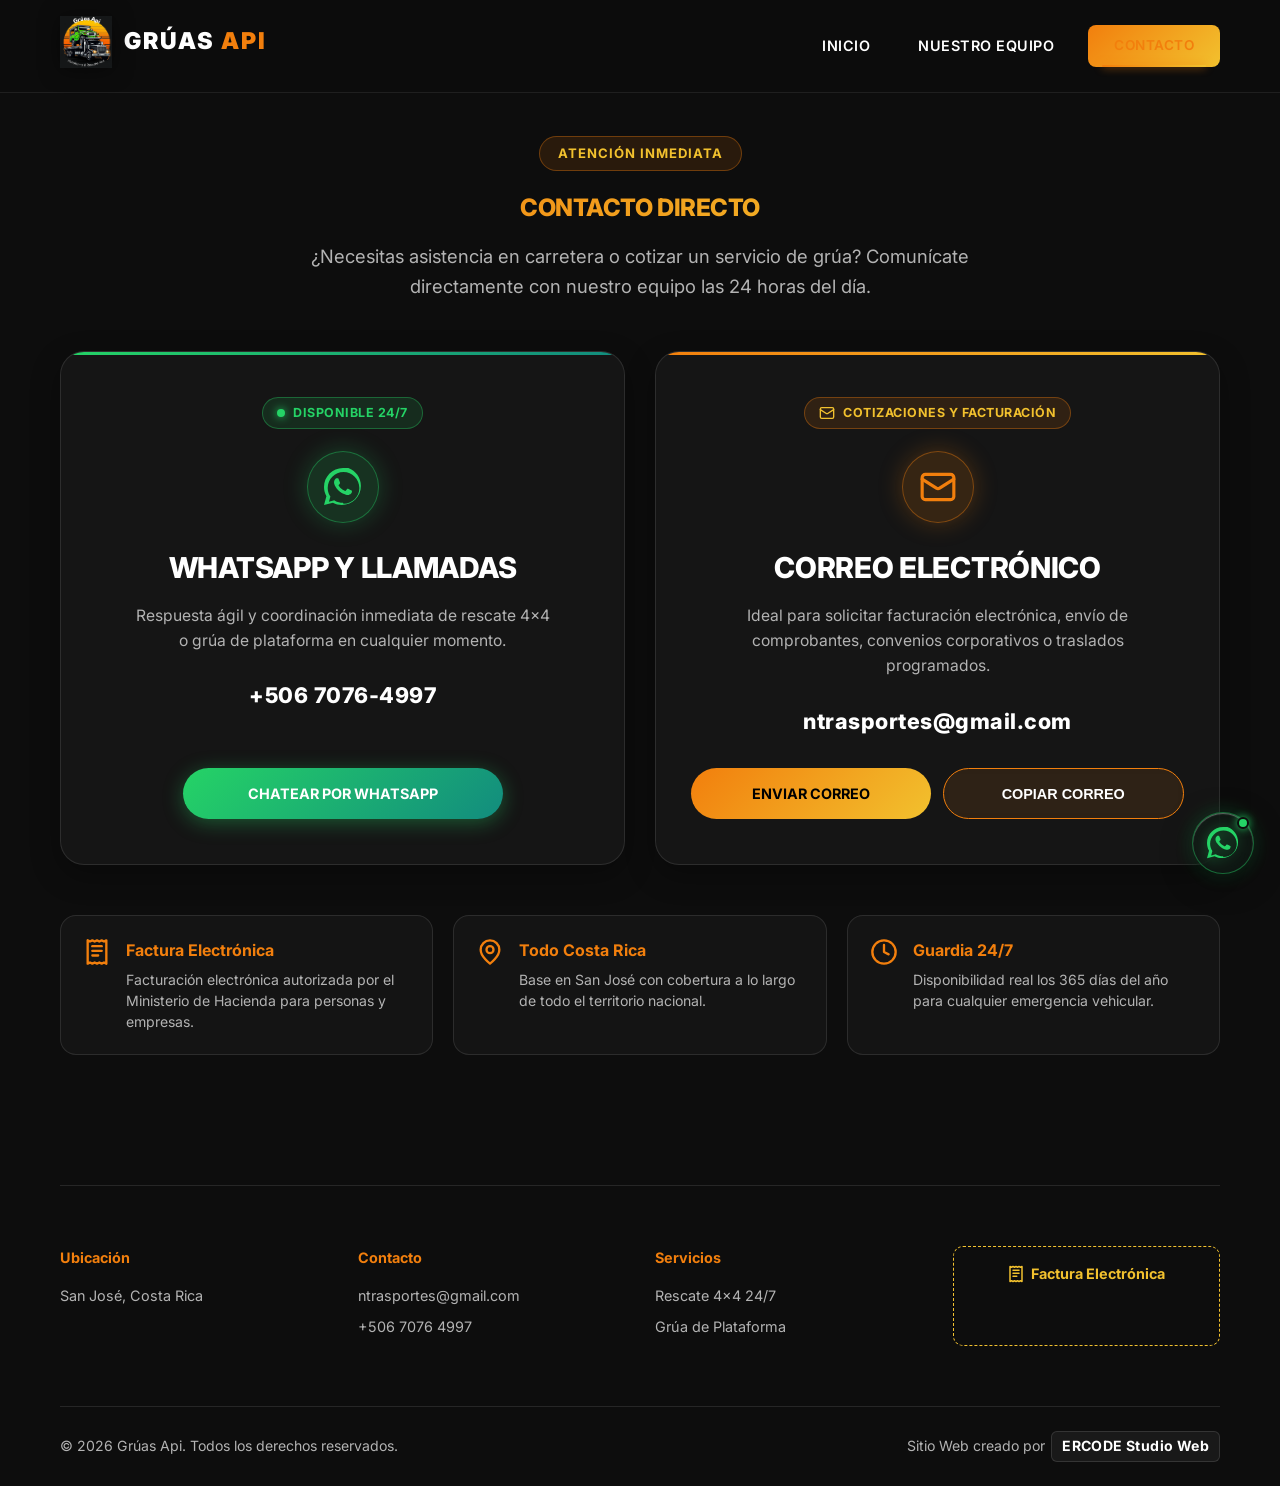
==== commit 4e584486: "feat: agregar credito de creador ERCODE Studio Web en el footer y metadatos SEO" ====
--- a/agendar.html
+++ b/agendar.html
@@ -12,7 +12,8 @@
     <!-- SEO -->
     <meta name="description" content="Agendá tu servicio de grúa en Costa Rica de forma rápida y sencilla. Grúa de plataforma, rescate 4x4 y asistencia vial 24/7. Atendemos San José y todo el país." />
     <meta name="keywords" content="agendar grúa Costa Rica, solicitar grúa San José, rescate vehicular CR, remolque plataforma 24 horas, asistencia vial Costa Rica" />
-    <meta name="author" content="Grúas Api" />
+    <meta name="author" content="ERCODE Studio Web" />
+    <meta name="creator" content="ERCODE Studio Web" />
     <meta name="robots" content="index, follow" />
     <meta name="geo.region" content="CR-SJ" />
     <meta name="geo.placename" content="San José, Costa Rica" />
@@ -35,7 +36,7 @@
 
     <meta name="theme-color" content="#f27f0d" />
 
-    <link rel="stylesheet" href="style.css?v=2.0">
+    <link rel="stylesheet" href="style.css?v=2.1">
     <link href="https://fonts.googleapis.com/css2?family=Inter:wght@400;600;800&display=swap" rel="stylesheet">
 </head>
 <body>
@@ -203,8 +204,13 @@
                     </p>
                 </div>
             </div>
-            <div style="text-align: center; color: var(--text-secondary); padding: 20px 0; border-top: 1px solid var(--glass-border);">
+            <div class="footer-bottom">
                 <p>&copy; 2026 Grúas Api. Todos los derechos reservados.</p>
+                <p class="creator-credit">
+                    Sitio Web creado por 
+                    <!-- Coloca aquí el link de ERCODE Studio Web cuando esté lista -->
+                    <a href="#" class="creator-link" target="_blank" rel="noopener noreferrer">ERCODE Studio Web</a>
+                </p>
             </div>
         </div>
     </footer>
--- a/style.css
+++ b/style.css
@@ -1025,3 +1025,62 @@
     display: none !important;
   }
 }
+
+/* Footer Bottom & Creator Credit */
+.footer-bottom {
+  display: flex;
+  justify-content: space-between;
+  align-items: center;
+  flex-wrap: wrap;
+  gap: 12px;
+  padding: 24px 0;
+  border-top: 1px solid var(--glass-border);
+  color: var(--text-secondary);
+  font-size: 0.88rem;
+}
+
+.creator-credit {
+  color: var(--text-secondary);
+  display: inline-flex;
+  align-items: center;
+  gap: 6px;
+  font-size: 0.88rem;
+}
+
+.creator-link {
+  color: #ffffff;
+  font-weight: 700;
+  text-decoration: none;
+  letter-spacing: 0.4px;
+  display: inline-flex;
+  align-items: center;
+  gap: 5px;
+  padding: 3px 10px;
+  border-radius: 6px;
+  background: rgba(255, 255, 255, 0.05);
+  border: 1px solid rgba(255, 255, 255, 0.12);
+  transition: all 0.3s cubic-bezier(0.16, 1, 0.3, 1);
+}
+
+.creator-link:hover {
+  color: var(--accent-orange);
+  background: rgba(242, 127, 13, 0.12);
+  border-color: rgba(242, 127, 13, 0.4);
+  box-shadow: 0 0 14px rgba(242, 127, 13, 0.25);
+  transform: translateY(-1px);
+}
+
+@media (max-width: 768px) {
+  .footer-bottom {
+    flex-direction: column;
+    justify-content: center;
+    text-align: center;
+    gap: 12px;
+    padding: 20px 0;
+  }
+
+  .creator-credit {
+    justify-content: center;
+    flex-wrap: wrap;
+  }
+}
